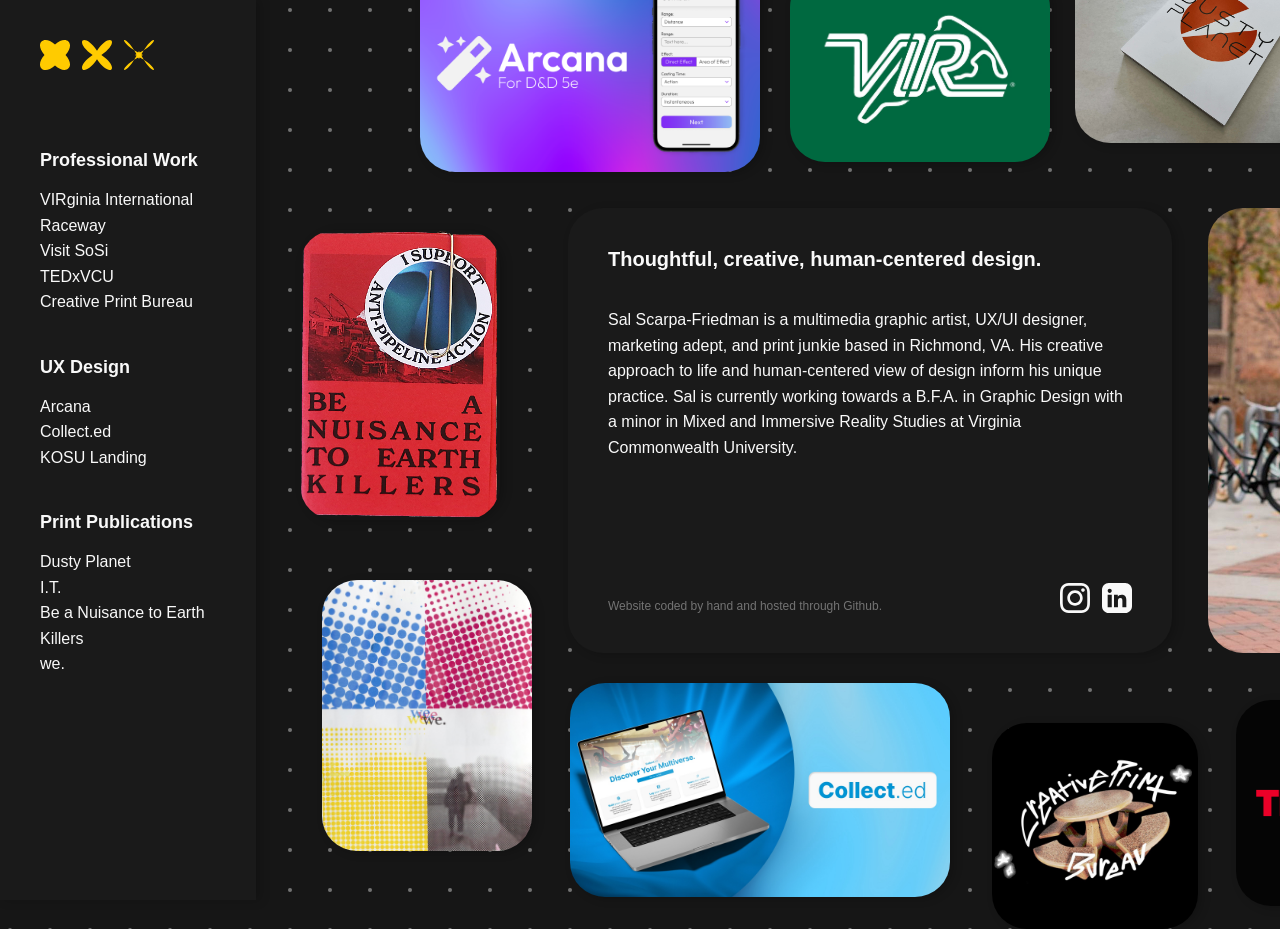
==== index.html @ 8bb27ba4 "fixed broken arcana embeds" ====
<!DOCTYPE html>
<html lang="en">

<head>
    <title>Sal Scarpa-Friedman</title>
    <meta name="viewport" content="width=device-width, initial-scale=1.0">
    <link rel="icon" type="image/x-icon" href="favicon-2.png">
    <link rel="stylesheet" href="main.css">
    <link rel="stylesheet" href="https://use.typekit.net/cts1haa.css">
</head>

<body>
    <div class="desktop-layout">
        <!-- Sidebar -->
        <div class="sidebar no-drag">
            <a href="/">
                <div class="top-box">
                    <img class="icon" src="butterfly.svg">
                    <img class="icon" src="fly.svg">
                    <img class="icon" src="fairy.svg">
                </div>
            </a>
            <nav class="proj-list">
                <h2>Professional Work</h2>
                <p>
                    <span class="hover hover-color" data-target="vir">VIRginia International Raceway<br></span>
                    <span class="hover hover-color" data-target="sosi">Visit SoSi<br></span>
                    <!-- <span class="hover-color" data-target="ea">Eddy Alexander<br></span> -->
                    <span class="hover hover-color" data-target="tedx">TEDxVCU<br></span>
                    <span class="hover hover-color" data-target="cpb">Creative Print Bureau<br></span>
                    <br>
                </p>
                <h2>UX Design</h2>
                <p>
                    <span class="hover hover-color" data-target="arcana">Arcana<br></span>
                    <span class="hover hover-color" data-target="collected">Collect.ed<br></span>
                    <span class="hover hover-color" data-target="kosu">KOSU Landing<br></span>
                    <br>
                </p>
                <h2>Print Publications</h2>
                <p>
                    <span class="hover hover-color" data-target="dp">Dusty Planet<br></span>
                    <span class="hover hover-color" data-target="it">I.T.<br></span>
                    <span class="hover hover-color" data-target="bantek">Be a Nuisance to Earth Killers</br></span>
                    <span class="hover hover-color" data-target="we">we.<br></span>
                </p>
            </nav>
        </div>
        <!-- Bio and Headshot -->
        <div class="container draggable">
            <div class="bio-box">
                <h3 class="title">Thoughtful, creative, human-centered design.</h3>
                <p>Sal Scarpa-Friedman is a multimedia graphic artist, UX/UI designer, marketing adept, and print junkie based in Richmond, VA. His creative approach to life and human-centered view of design inform his unique practice. Sal is currently working towards a B.F.A. in Graphic Design with a minor in Mixed and Immersive Reality Studies at Virginia Commonwealth University. </p>
                <div class="foot-box">
                    <div>
                        <h6>Website coded by hand and hosted through Github.</h6>
                    </div>
                    <div class="icon-box">
                        <a href=https://www.instagram.com/hotelforfrogs/ target="_blank">
                            <img class="icon" src=ig-icon.svg>
                        </a>
                        <a href=https://www.linkedin.com/in/sal-scarpa-friedman-b12094226/ target="_blank">
                            <img class="icon" src=li-icon.svg>
                        </a>
                    </div>
                </div>
            </div>
            <div class="headshot-cont">
                <img id="headshot" src="headshot.png">
                <img class="butterfly" src="butterfly.svg">
            </div>
        </div>
        <!-- Homepage Images -->
        <div class="home-container">
            <img id="arcana-home" class="home-img hover draggable" data-target="arcana" src="images/arcana-home.png">
        </div>
        <div class="home-container">
            <img id="bantek-home" class="home-img hover draggable" data-target="bantek" src="images/bantek-2-1.webp">
        </div>
        <div class="home-container">
            <img id="collected-home" class="home-img hover draggable" data-target="collected" src="images/collected-home.jpg">
        </div>
        <div class="home-container">
            <img id="cpb-home" class="home-img hover draggable" data-target="cpb" src="images/cpb-home.jpg">
        </div>
        <div class="home-container">
            <img id="dp-home" class="home-img hover draggable" data-target="dp" src="images/dp-1-1.jpg">
        </div>
        <div class="home-container">
            <img id="it-home" class="home-img hover draggable" data-target="it" src="images/it-1-1.png">
        </div>
        <div class="home-container">
            <img id="kosu-home" class="home-img hover draggable" data-target="kosu" src="images/kosu-home.jpg">
        </div>
        <div class="home-container">
            <img id="sosi-home" class="home-img hover draggable" data-target="sosi" src="images/sosi-home.jpg">
        </div>
        <div class="home-container">
            <img id="tedx-home" class="home-img hover draggable" data-target="tedx" src="images/tedx-home.png">
        </div>
        <div class="home-container">
            <img id="vir-home" class="home-img hover draggable" data-target="vir" src="images/vir-home.jpg">
        </div>
        <div class="home-container">
            <img id="we-home" class="home-img hover draggable" data-target="we" src="images/we-home.jpg">
        </div>
        <!-- Pages -->
        <div class="page-bg no-drag">
            <img class="x-button" src="fairy.svg">
            <div id="vir">
                <h1>VIRginia International Raceway <span class="no-bold">(2024)</span></h1>
                <br>
                <h2>Events and Retreats Campaign</h2>
                <p><i>UX/UI research and design, visual prototype, and web development of a new Events and Retreats landing page for VIRginia International Raceway (VIR). Marketing strategy, advertisement concepting and design, and campaign rollout in service of advancing VIR's success as an events and retreats destination.</i></p>
                <div class="ux-box">
                    <img class="ux-img" src="images/vir-er-1.jpg">
                </div>
                <a href="https://virnow.com/events-and-retreats/" target="_blank"><button>Visit Site</button></a>
                <div class="img-box" style="height: 600px;">
                    <img src="images/vir-er-2-1.jpg">
                    <img src="images/vir-er-2-2.jpg">
                    <img src="images/vir-er-2-3.jpg">
                </div>
                <div class="spacer"></div>
                <br>
                <h2>Hot Laps Promotional Material</h2>
                <p><i>Visual design, print production, and assembly for VIR's <a class="yellow-text" href="https://enter.amcpros.com/marcom/entry/vir-hot-laps-invitation/" target="_blank">Gold Marcom Award-winning</a> Hot Laps Invitation Campagin.</i></p>
                <div class="carousel-container">
                    <div class="carousel">
                        <img src="images/vir-hl-1.webp">
                        <img src="images/vir-hl-2.webp">
                        <img src="images/vir-hl-3.webp">
                    </div>
                </div>
            </div>
            <div id="sosi">
                <h1>Visit SoSi <span class="no-bold">(2024)</span></h1>
                <p><i>Advertising/social media design concepting and market research for Visit SoSi's 2024 tourism marketing refresh, evolving both print and digital mediums.</i></p>
                <br>
                <h2>First Concept</h2>
                <div class="carousel-container">
                    <div class="carousel">
                        <img src="images/sosi2-1.jpg">
                        <img src="images/sosi2-2.jpg">
                        <img src="images/sosi2-3.jpg">
                        <img src="images/sosi2-4.jpg">
                    </div>
                </div>
                <div class="spacer"></div>
                <h2>Second Concept</h2>
                <div class="carousel-container">
                    <div class="carousel">
                        <img src="images/sosi1-1.jpg">
                        <img src="images/sosi1-2.jpg">
                        <img src="images/sosi1-3.jpg">
                        <img src="images/sosi1-4.jpg">
                        <img src="images/sosi1-5.jpg">
                    </div>
                </div>
                <div class="spacer"></div>
                <h2>Final Placements</h2>
                <div class="carousel-container">
                    <div class="carousel">
                        <img src="images/sosi3-1.webp">
                        <img src="images/sosi3-2.jpg">
                        <img src="images/sosi3-3.jpg">
                        <img src="images/sosi3-4.jpg">
                        <img src="images/sosi3-5.jpg">
                    </div>
                </div>
            </div>
            <!-- <div id="ea">
                <h1>Eddy Alexander</h1>
            </div> -->
            <div id="tedx">
                <h1>TEDxVCU <span class="no-bold">(2023-24)</span></h1>
                <br>
                <h2>TEDxVCU Ripple</h2>
                <p><i>Creative direction, brand and marketing strategy, social media management, print and digital design, web development, and copywriting for TEDxVCU's 2024 live speaking event, "Ripple." </i></p>
                <br>
                <h2>Program</h2>
                <div class="carousel-container">
                    <div class="carousel">
                        <img src="images/ripple-1-0.jpg">
                        <img src="images/ripple-1-1.jpg">
                        <img src="images/ripple-1-2.jpg">
                        <img src="images/ripple-1-3.jpg">
                        <img src="images/ripple-1-4.jpg">
                        <img src="images/ripple-1-5.jpg">
                    </div>
                </div>
                <div class="spacer"></div>
                <h2>Marketing Design</h2>
                <div class="carousel-container">
                    <div class="carousel">
                        <img src="images/ripple-2-1.png">
                        <img src="images/ripple-2-2.png">
                        <img src="images/ripple-2-3.png">
                        <img src="images/ripple-2-4.png">
                        <img src="images/ripple-2-5.png">
                        <img src="images/ripple-2-6.png">
                        <img src="images/ripple-2-7.png">
                    </div>
                </div>
                <div class="spacer"></div>
                <h2>Brand Guide</h2>
                <div class="carousel-container">
                    <div class="carousel">
                        <img src="images/ripple-3-1.png">
                        <img src="images/ripple-3-2.png">
                        <img src="images/ripple-3-3.png">
                        <img src="images/ripple-3-4.png">
                        <img src="images/ripple-3-5.png">
                        <img src="images/ripple-3-6.png">
                    </div>
                </div>
                <div class="spacer"></div>
                <h2>Other Marketing Work</h2>
                <p><i>Led TEDxVCU's marketing team across many marketing projects, directing event promotion, social media activity, and web management. </i></p>
                <div class="carousel-container">
                    <div class="carousel">
                        <img src="images/tedx-0.png">
                        <img src="images/tedx-1.png">
                        <img src="images/tedx-2.png">
                        <img src="images/tedx-3.png">
                        <img src="images/tedx-4.png">
                        <img src="images/tedx-5.png">
                        <img src="images/tedx-6.png">
                        <img src="images/tedx-7.png">
                    </div>
                </div>
            </div>
            <div id="cpb">
                <h1>Creative Print Bureau <span class="no-bold">(2022-24)</span></h1>
                <p><i>Print production and consultation, visual design, social media, and brand development for Virginia Commonwealth University's creative workspace/print studio.</i></p>
                <div class="spacer"></div>
                <h2>Signage and Physical Media</h2>
                <div class="carousel-container">
                    <div class="carousel">
                        <img src="images/cpb-1-1.jpg">
                        <img src="images/cpb-1-2.jpg">
                        <img src="images/cpb-1-3.jpg">
                        <img src="images/cpb-1-4.jpg">
                        <img src="images/cpb-1-5.jpg">
                    </div>
                </div>
                <div class="spacer"></div>
                <h2>Social Media</h2>
                <div class="carousel-container">
                    <div class="carousel">
                        <img src="images/cpb-2-1.png">
                        <img src="images/cpb-2-2.jpg">
                        <img src="images/cpb-2-3.jpg">
                        <img src="images/cpb-2-4.png">
                        <img src="images/cpb-2-5.jpg">
                    </div>
                </div>
            </div>
            <div id="arcana">
                <h1>Arcana <span class="no-bold">(2023)</span></h1>
                <p><i>UI/UX pitch concept for a mobile app centered around the spellcasting and spellbook mechanics for Dungeons and Dragons 5th Edition.</i></p>
                <br>
                <h2>Case Study <span class="no-bold">(scroll)</span></h2>
                <div class="ux-box" style="height: 80vh;">
                    <img class="ux-img" src="images/arcana-1.jpg">
                </div>
                <div class="spacer"></div>
                <h2>Active Prototype</h2>
                <iframe style="display: block; margin: 0 auto; border: 1px solid rgba(0, 0, 0, 0.1);" width="400" height="700" src="https://www.figma.com/proto/6Y0dY1dnMyj8fYpNT8PBlm/Arcana-for-D-D5e?page-id=532%3A991&node-id=532-1016&viewport=487%2C296%2C0.15&t=2yD1w0LQkVRLtAPq-1&scaling=scale-down&content-scaling=scale-down&starting-point-node-id=532%3A1376&embed-host=share" allowfullscreen></iframe>
            </div>
            <div id="collected">
                <h1>Collect.ed <span class="no-bold">(2024)</span></h1>
                <p><i>UI/UX pitch concept for a web app dedicated to helping film and TV collectors track and expand their collections.</i></p>
                <br>
                <h2>Case Study <span class="no-bold">(scroll)</span></h2>
                <div class="ux-box" style="height: 75vh;">
                    <img class="ux-img" src="images/collected-1.jpg">
                </div>
                <div class="spacer"></div>
                <h2>Active Prototype</h2>
                <a href="https://www.figma.com/proto/XJFOPWzzbaynaE8XuNFaPN/Blu-ray.com-UX2-Final?page-id=1%3A4&node-id=350-1523&viewport=1175%2C556%2C0.18&t=V3rUUe7OkNmn4ELj-1&scaling=min-zoom&content-scaling=fixed" target="_blank"><button>View Active Prototype</button></a>
                <!-- <iframe style="display: none; margin: 0 auto; border: 1px solid rgba(0, 0, 0, 0.1);" width="400" height="700" src="https://embed.figma.com/proto/6Y0dY1dnMyj8fYpNT8PBlm/Arcana-for-D-D5e?content-scaling=fixed&kind=proto&node-id=148-18&page-id=0%3A1&scaling=scale-down&starting-point-node-id=206%3A233&embed-host=share" allowfullscreen></iframe>
                <iframe style="border: 1px solid rgba(0, 0, 0, 0.1);" width="1200" height="700" src="https://embed.figma.com/proto/XJFOPWzzbaynaE8XuNFaPN/Blu-ray.com-UX2-Final?page-id=1%3A4&node-id=350-1523&device-frame=false&scaling=fit-width&content-scaling=responsive&embed-host=share" allowfullscreen></iframe> -->
            </div>
            <div id="kosu">
                <h1>KOSU Landing <span class="no-bold">(2024)</span></h1>
                <p><i>Reimagination of the NPR-affiliated radio station KOSU's landing webpage, with the goal of enhancing usability and showcasing the organization's various capabilities.</i></p>
                <div class="ux-box">
                    <img class="ux-img" src="images/kosu.jpg">
                </div>
            </div>
            <div id="dp">
                <h1>Dusty Planet <span class="no-bold">(2023)</span></h1>
                <p><i>A 250-page artbook centered around a speculative future in which global warming has progressed to a near unlivable state, and Earth's wealthy class has begun to flee to Mars in order to create a new society. The book is built upon iteration and repeated ideas, and highlights the role of visual marketing in propganda and mass manipulation. </i></p>
                <div class="spacer"></div>
                <h2>Covers and Highlighted Pages</h2>
                <div class="carousel-container">
                    <div class="carousel">
                        <img src="images/dp-1-1.jpg">
                        <img src="images/dp-1-2.jpg">
                        <img src="images/dp-1-3.jpg">
                        <img src="images/dp-1-4.jpg">
                        <img src="images/dp-1-5.jpg">
                        <img src="images/dp-1-6.jpg">
                        <img src="images/dp-1-7.jpg">
                        <img src="images/dp-1-8.jpg">
                    </div>
                </div>
                <div class="spacer"></div>
                <h2>Digital Version</h2>
                <object data="images/dp-2.pdf#view=Fit" type="application/pdf" style="aspect-ratio: 17 / 11; width: 100%;"></object>
                <div class="spacer"></div>
                <h2>Flip-Through</h2>
                <iframe src="https://player.vimeo.com/video/1097192590?loop=1&muted=1&title=0&portrait=0&byline=0" style="display: block; aspect-ratio: 16 / 9; width: 50%; margin: auto;" title="Dusty Planet Flip-Through" frameborder="0"></iframe>
            </div>
            <div id="it">
                <h1>I.T. <span class="no-bold">(2024)</span></h1>
                <p><i>A hand-bound physical compilation of academic essays and papers centering around the themes of artificial intelligence in film. The book aims to explore artists' many evolving viewpoints surrounding artificial intelligence throughout film's history. Created in collaboration with Zach Montgomery, Lareina Alred, and Kyra Baron. </i></p>
                <div class="carousel-container">
                    <div class="carousel">
                        <img src="images/it-1-1.png">
                        <img src="images/it-1-2.png">
                        <img src="images/it-1-3.JPG">
                        <img src="images/it-1-4.JPG">
                        <img src="images/it-1-5.JPG">
                    </div>
                </div>
                <div class="spacer"></div>
                <h2>Scanned Book</h2>
                <object data="images/it-2.pdf#view=Fit" type="application/pdf" style="aspect-ratio: 17 / 11; width: 100%;"></object>
            </div>
            <div id="bantek">
                <h1>Be a Nuisance to Earth Killers <span class="no-bold">(2024)</span></h1>
                <p><i>An 8-page call-to-action zine designed to spread awareness of the resistance movement against the Mountain Valley Pipeline in Virginia and West Virginia. Recontextualizes the 2023 paper "Civil Disobedience as a Radical Flank in the Mountain Valley Pipeline Resistance Movement" written by Cameron Baller.</i></p>
                <div class="carousel-container">
                    <div class="carousel">
                        <!-- <img src="images/bantek-2-1.webp"> -->
                        <img src="images/bantek-2-2.webp">
                        <img src="images/bantek-2-3.webp">
                        <img src="images/bantek-2-4.webp">
                        <img src="images/bantek-2-5.webp">
                        <img src="images/bantek-2-6.webp">
                    </div>
                </div>
                <div class="spacer"></div>
                <h2>In Circulation</h2>
                <p><i>The circulation of this zine was meant to reach a diverse audience of individuals who are unaware of the movement and have an interest in learning. Thus, many copies of the zine were printed, paired with a visually appealing sticker, and dispersed at various stores and art shows to be given away at no cost.</i></p>
                <div class="carousel-container">
                    <div class="carousel">
                        <img src="images/bantek-1-1.jpg">
                        <img src="images/bantek-1-2.jpg">
                        <img src="images/bantek-1-3.jpg">
                        <img src="images/bantek-1-4.jpg">
                        <img src="images/bantek-1-5.jpg">
                    </div>
                </div>
            </div>
            <div id="we">
                <h1>we. <span class="no-bold">(2022)</span></h1>
                <p><i>A handmade perfect-bound publication exploring feelings of homesickness through imagery and poetry. As you flip through the transparent pages, the images deconstruct and text is revealed.</i></p>
                <div class="img-box" >
                    <img src="images/we-1.jpg">
                    <img src="images/we-2.jpg">
                    <img src="images/we-3.jpg">
                    <img src="images/we-4.jpg">
                    <img src="images/we-5.jpg">
                </div>
                <div class="img-box">
                    <img src="images/we-6.jpg">
                    <img src="images/we-7.jpg">
                    <img src="images/we-8.jpg">
                    <img src="images/we-9.jpg">
                    <img src="images/we-10.jpg">
                </div>
                <div class="img-box">
                    <img src="images/we-11.jpg">
                    <img src="images/we-12.jpg">
                    <img src="images/we-13.jpg">
                    <img src="images/we-14.jpg">
                    <img src="images/we-15.jpg">
                </div>
                <div class="img-box">
                    <img src="images/we-16.jpg">
                    <img src="images/we-17.jpg">
                    <img src="images/we-18.jpg">
                    <img src="images/we-19.jpg">
                    <img src="images/we-20.jpg">
                </div>
            </div>
        </div>
    </div> 
    <div class="mobile-layout no-drag">
        <div id="mobile-contents">
            <div id="mobile-header">
                <a href="/">
                        <div class="top-box">
                            <img class="icon" src="butterfly.svg">
                            <img class="icon" src="fly.svg">
                            <img class="icon" src="fairy.svg">
                        </div>
                </a>
            </div>
            <h1>Sal Scarpa-Friedman</h1>
            <nav class="proj-list">
                <h2>Professional Work</h2>
                <p>
                    <a href="virginia-international-raceway.html">VIRginia International Raceway<br></a>
                    <a href="visit-sosi.html">Visit SoSi<br></a>
                    <!-- <span class="hover-color" data-target="ea">Eddy Alexander<br></span> -->
                    <a href="tedxvcu.html">TEDxVCU<br></a>
                    <a href="creative-print-bureau.html">Creative Print Bureau<br></a>
                    <br>
                </p>
                <h2>UX Design</h2>
                <p>
                    <a href="arcana.html">Arcana<br></a>
                    <a href="collected.html">Collect.ed<br></a>
                    <a href="kosu.html">KOSU Landing<br></a>
                    <br>
                </p>
                <h2>Print Publications</h2>
                <p>
                    <a href="dusty-planet.html">Dusty Planet<br></a>
                    <a href="it.html">I.T.<br></a>
                    <a href="bantek.html">Be a Nuisance to Earth Killers</br></a>
                    <a href="we.html">we.<br></a>
                    <br>
                </p>
                <p style="text-align: right;"><a href="about.html">About</a></p>
            </nav>
        </div>
    </div>
    <script src="main.js" defer></script>
</body>

</html>
---- main.css ----
* {
    box-sizing: border-box;
}

.mobile-layout { display: none; }

.desktop-layout { display: block; }

body {
  margin: 0;
  height: 100vh;
  background-color: #161616;
  overflow-x: hidden;
  
  /* sets repeating svg background */
  background-image: url("data:image/svg+xml;charset=UTF-8,%3Csvg xmlns='http://www.w3.org/2000/svg' width='20' height='20'%3E%3Ccircle cx='5' cy='5' r='1' fill='white' fill-opacity='0.4'/%3E%3C/svg%3E");
  background-size: 40px 40px;
  background-repeat: repeat;
  cursor: grab;
}

body.no-scroll {
  overflow-y: hidden;
  height: 100%;
}

body:active {
  cursor: grabbing;
}

img {
    max-width: 100%;
    cursor: default;
    max-height: 100%;
}

p {
  font-family: code-saver, sans-serif;
  font-style: normal;
  font-weight: 400;
  color: #F9F9F9;
  font-size: 16px;
  line-height:1.6;
}

h1 {
  font-family: code-saver, sans-serif;
  font-style: normal;
  font-weight: 700;
  font-size: 30px;
  color: #F9F9F9;
  margin-top: 0;
}

h3 {
  font-family: code-saver, sans-serif;
  font-style: normal;
  font-weight: 700;
  font-size: 20px;
  color: #F9F9F9;
  margin-top: 0;
}

h2 {
  font-family: code-saver, sans-serif;
  font-style: normal;
  font-weight: 700;
  font-size: 18px;
  color: #F9F9F9;
  margin-top: 0;
}

h6 {
  font-family: code-saver, sans-serif;
  font-style: normal;
  font-weight: 400;
  font-size: 12px;
  color: #737373;
  margin: 0;
}

a {
  margin: 0;
  padding: 0;
  text-decoration: none;
  color: #F9F9F9;
}

button {
  display: block;
  background-color: #F9F9F9;
  border: none;
  border-radius: 10px;
  color: #161616;
  padding: 14px 36px;
  text-align: center;
  text-decoration: none;
  font-size: 16px;
  margin: 20px auto;
  cursor: pointer;
}

.no-bold {
  font-weight: 400;
}

.yellow-text {
  color: #FFCB00;
}

.sidebar {
  position: fixed;
  display: flex;
  flex-direction: column;
  left: 0;
  top: 0;
  width: 20%;
  /* min-width: 320px; */
  height: 100vh;
  padding: 40px;
  background-color: #1a1a1a;
  box-shadow: 4px 0 10px rgba(0, 0, 0, 0.2);
  cursor: default;
  z-index: 100;
}
/* 
.display-none {
  display: none;
} */

.top-box {
  display: flex;
  flex-direction: row;
  gap: 12px;
}

.proj-list {
  margin: 0;
  margin-top: 80px;
}

.hover-color:hover {
  color: #FFCB00;
  cursor: pointer;
}

/* takes up 6 BOXES / 7 DOTS */
.six-box { 
  position: absolute;

  /* 40 * number of boxes, and then tweak */
  width: 244px;
  height: 244px;
}

.container {
  display: flex;
  flex-direction: row;
  gap: 36px;
  position: absolute;
  top: 208px;
  left: 568px;
  height: 445px;
}

.bio-box {
  position: relative;
  display: flex;
  flex-direction: column;
  background-color: #1a1a1a;
  width: 604px;
  box-shadow: 4px 2px 10px rgba(0, 0, 0, 0.2);
  padding: 40px;
  cursor: default;
  border-radius: 35px;
  height: 100%;
}

title {
  width: calc(100% - 80px);
}

.foot-box {
  display: flex;
  width: calc(100% - 80px);
  align-self: flex-end;
  flex-direction: row;
  justify-content: space-between;
  position: absolute;
  bottom: 40px;
  left: 40px;
  right: 40px;
  align-items: flex-end;
}

.icon-box {
  display: flex;
  gap: 12px;
  height: 30px;
}

.icon {
  width: 30px;
  height: 30px;
  border-radius: 0px;
  cursor: pointer;
}

.headshot-cont {
  display: flex;
  position: relative;
  width: 367.317px;
}

#headshot {
  border-radius: 35px;
}

.home-img {
  position: absolute;
  border-radius: 35px;
  box-shadow: 4px 2px 10px rgba(0, 0, 0, 0.2);
  cursor: pointer;
  transition: transform 0.2s ease-out;
}

.home-img:hover {
  transform: scale(1.1);
}

.black-bg {
  background-color: black;
  opacity: 100%;
  width: 100%;
  height: 100%;
}

.butterfly {
  position: absolute;
  bottom: -100px;
  right: -100px;
  width: 200px;
  animation: spin 6s linear infinite;
}

@keyframes spin {
  from {rotate: 0;}
  to {rotate: 360deg;}
}

.page-bg {
  position: relative;
  display: flex;
  flex-direction: column;
  top: 0;
  right: 0;
  min-height: 100vh;
  opacity: 0;
  background-color:#161616;
  width: 80%;
  /* height: 100%; */
  z-index: 10;
  padding: 60px;
  pointer-events: none;
  transition: opacity 0.3s ease;
  margin-left: 20%;
}

.page-bg.visible {
  opacity: 1;
  cursor: default;
  pointer-events: auto;
}

.spacer {
  position: relative;
  width: 100%;
  height: 40px;
}

.side-gradients {
  background: linear-gradient(to right, blue, pink);
  z-index: 40;
}

.carousel-container {
  position: relative;
  width: 100%;
  margin-top: 10px;
  /* overflow: scroll; */
}

.carousel {
  display: flex;
  flex-direction: row;
  height: 450px;
  gap: 20px;
  overflow: scroll;
  scroll-behavior: smooth;
  z-index: 20;
}

.carousel::before,
.carousel::after {
  content: "";
  position: absolute;
  top: 0;
  width: 40px; 
  height: 100%;
  z-index: 30; 
  pointer-events: none; 
}

.carousel::before {
  left: 0;
  background: linear-gradient(to right, rgba(22, 22, 22, 0.8), transparent);
}

.carousel::after {
  right: 0;
  background: linear-gradient(to left, rgba(22, 22, 22, 0.8), transparent);
}

.img-box {
  position: relative;
  display: flex;
  flex-direction: row;
  justify-content: space-between;
  align-items: center;
  width: 100%;
  margin-top: 10px;
  height: fit-content;
  /* gap: 80px; */
}

.img-box img {
  max-width: 100%;
  width: 20%;
  height: auto;
  object-fit: contain;
}

.ux-box {
  position: relative;
  width: 90%;
  height: 70vh;
  margin: auto;
  margin-top: 20px;
  overflow: scroll;
  scroll-behavior: smooth;
}

.ux-img {
  max-height: none;
}

.x-button {
  display: none;
  position: absolute;
  top: 60px;
  right: 60px;
  width: 30px;
  border-radius: 0px;
  color: #F9F9F9;
  cursor: pointer;
  z-index: 20;
}

.x-button.visible {
  display: flex;
}

#sosi {
  display: none;
  pointer-events: none;
}

#sosi.visible {
  display: block;
  pointer-events: auto;
}

#sosi-home {
  width: 170px;
  left: 1370px;
  top: -73px;
}

#vir {
  display: none;
  pointer-events: none;
}

#vir.visible {
  display: block;
  pointer-events: auto;
}

#vir-home {
  width: 260px;
  left: 790px;
  top:-28px;
}

#ea {
  display: none;
  pointer-events: none;
}

#ea.visible {
  display: block;
  pointer-events: auto;
}

#tedx {
  display: none;
  pointer-events: none;
}

#tedx.visible {
  display: block;
  pointer-events: auto;
}

#tedx-home {
  width: 206px;
  left: 1236px;
  top: 700px;
}

#cpb {
  display: none;
  pointer-events: none;
}

#cpb.visible {
  display: block;
  pointer-events: auto;
}

#cpb-home {
  width: 206px;
  left: 992px;
  top: 723px;
}

#collected {
  display: none;
  pointer-events: none;
}

#collected.visible {
  display: block;
  pointer-events: auto;
}

#collected-home {
  width: 380px;
  left: 570px;
  top: 683px;
}

#arcana {
  display: none;
  pointer-events: none;
}

#arcana.visible {
  display: block;
  pointer-events: auto;
}

#arcana-home {
  width: 340px;
  left: 420px;
  top: -48px;
}

#kosu {
  display: none;
  pointer-events: none;
}

#kosu.visible {
  display: block;
  pointer-events: auto;
}

#kosu-home {
  width: 270px;
  left: 1590px;
  top: -38px;
}

#dp {
  display: none;
  pointer-events: none;
}

#dp.visible {
  display: block;
  pointer-events: auto;
}

#dp-home {
  width: 270px;
  left: 1075px;
  top: -60px;
}

#it {
  display: none;
  pointer-events: none;
}

#it.visible {
  display: block;
  pointer-events: auto;
}

#it-home {
  width: 220px;
  left: 1606px;
  top: 180px;
}

#bantek {
  display: none;
  pointer-events: none;
}

#bantek.visible {
  display: block;
  pointer-events: auto;
}

#bantek-home {
  width: 200px;
  left:300px;
  top:230px;
}

#we {
  display: none;
  pointer-events: none;
}

#we.visible {
  display: block;
  pointer-events: auto;
}

#we-home {
  width: 210px;
  left: 322px;
  top: 580px;
}

.desktop-block {
  cursor: default;
  z-index: 100;
  position: absolute;
  display: flex;
  width: 100vw;
  height: 100vh;
  background-color:#161616;
}

.block-logo {
  position: relative;
  display: block;
  margin: auto;
  width: fit-content;
  height: fit-content;
}

#test {
  color: red;
}

/* Mobile Styles */
@media (max-width: 768px) {
  .mobile-layout { display: block; }

  .desktop-layout { display: none; }

  body {
    background-image: none;
    cursor: default;
  }

  #mobile-header {
    padding: 20px;
    margin-left: auto;
    margin-right: auto;
    margin-bottom: 10px;
    /* left: 50%; /* relative to nearest positioned ancestor or body element */
    /* transform: translateX(-50%); */
  }

  #mobile-contents {
    position: relative;
    display: flex;
    flex-direction: column;
    column-gap: 20px;
    margin: 20px 40px;
  }

  .proj-list {
    margin: 0;
    margin-top: 20px;
  }

  .page-bg {
    opacity: 1;
    cursor: default;
    pointer-events: auto;
    margin: auto;
    padding: 0;
    padding-top: 0px;
    width: 100%;
  }  

  .carousel {
    height: 170px;
  }

  .ux-box {
    height: 30vh;
    width: 100%;
  }
}
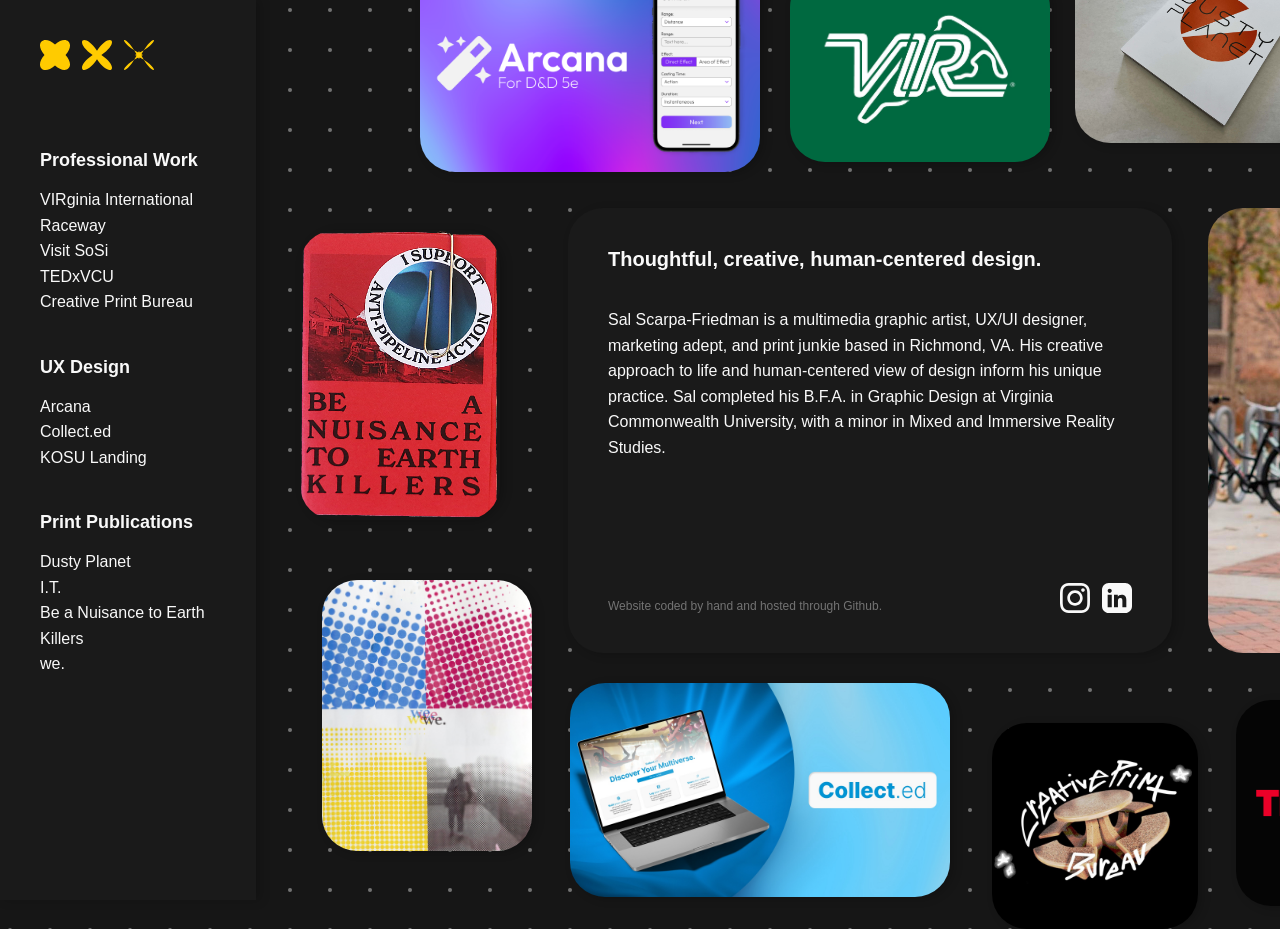
==== commit a935363a: "update bio" ====
--- a/index.html
+++ b/index.html
@@ -6,7 +6,7 @@
     <meta name="viewport" content="width=device-width, initial-scale=1.0">
     <link rel="icon" type="image/x-icon" href="favicon-2.png">
     <link rel="stylesheet" href="main.css">
-    <link rel="stylesheet" href="https://use.typekit.net/cts1haa.css">
+    <link rel="stylesheet" href="https://use.typekit.net/pzl1icw.css">
 </head>
 
 <body>
@@ -50,7 +50,7 @@
         <div class="container draggable">
             <div class="bio-box">
                 <h3 class="title">Thoughtful, creative, human-centered design.</h3>
-                <p>Sal Scarpa-Friedman is a multimedia graphic artist, UX/UI designer, marketing adept, and print junkie based in Richmond, VA. His creative approach to life and human-centered view of design inform his unique practice. Sal is currently working towards a B.F.A. in Graphic Design with a minor in Mixed and Immersive Reality Studies at Virginia Commonwealth University. </p>
+                <p>Sal Scarpa-Friedman is a multimedia graphic artist, UX/UI designer, marketing adept, and print junkie based in Richmond, VA. His creative approach to life and human-centered view of design inform his unique practice. Sal completed his B.F.A. in Graphic Design at Virginia Commonwealth University, with a minor in Mixed and Immersive Reality Studies. </p>
                 <div class="foot-box">
                     <div>
                         <h6>Website coded by hand and hosted through Github.</h6>
@@ -278,9 +278,10 @@
                 </div>
                 <div class="spacer"></div>
                 <h2>Active Prototype</h2>
-                <a href="https://www.figma.com/proto/XJFOPWzzbaynaE8XuNFaPN/Blu-ray.com-UX2-Final?page-id=1%3A4&node-id=350-1523&viewport=1175%2C556%2C0.18&t=V3rUUe7OkNmn4ELj-1&scaling=min-zoom&content-scaling=fixed" target="_blank"><button>View Active Prototype</button></a>
+                <a href="https://embed.figma.com/proto/XJFOPWzzbaynaE8XuNFaPN/Blu-ray.com-UX2-Final?page-id=1%3A4&node-id=350-1523&viewport=1175%2C556%2C0.18&content-scaling=fit-width&embed-host=share" target="_blank"><button>View Active Prototype</button></a>
                 <!-- <iframe style="display: none; margin: 0 auto; border: 1px solid rgba(0, 0, 0, 0.1);" width="400" height="700" src="https://embed.figma.com/proto/6Y0dY1dnMyj8fYpNT8PBlm/Arcana-for-D-D5e?content-scaling=fixed&kind=proto&node-id=148-18&page-id=0%3A1&scaling=scale-down&starting-point-node-id=206%3A233&embed-host=share" allowfullscreen></iframe>
                 <iframe style="border: 1px solid rgba(0, 0, 0, 0.1);" width="1200" height="700" src="https://embed.figma.com/proto/XJFOPWzzbaynaE8XuNFaPN/Blu-ray.com-UX2-Final?page-id=1%3A4&node-id=350-1523&device-frame=false&scaling=fit-width&content-scaling=responsive&embed-host=share" allowfullscreen></iframe> -->
+                <iframe style="border: 1px solid rgba(0, 0, 0, 0.1);" width="800" height="450" src="https://embed.figma.com/proto/XJFOPWzzbaynaE8XuNFaPN/Blu-ray.com-UX2-Final?page-id=1%3A4&node-id=350-1523&viewport=1175%2C556%2C0.18&scaling=min-zoom&content-scaling=fit-width&embed-host=share" allowfullscreen></iframe>
             </div>
             <div id="kosu">
                 <h1>KOSU Landing <span class="no-bold">(2024)</span></h1>
--- a/main.css
+++ b/main.css
@@ -35,7 +35,7 @@
 }
 
 p {
-  font-family: code-saver, sans-serif;
+  font-family: Helvetica, sans-serif;
   font-style: normal;
   font-weight: 400;
   color: #F9F9F9;
@@ -62,7 +62,7 @@
 }
 
 h2 {
-  font-family: code-saver, sans-serif;
+  font-family: Helvetica, sans-serif;
   font-style: normal;
   font-weight: 700;
   font-size: 18px;
@@ -71,7 +71,7 @@
 }
 
 h6 {
-  font-family: code-saver, sans-serif;
+  font-family: Helvetica, sans-serif;
   font-style: normal;
   font-weight: 400;
   font-size: 12px;
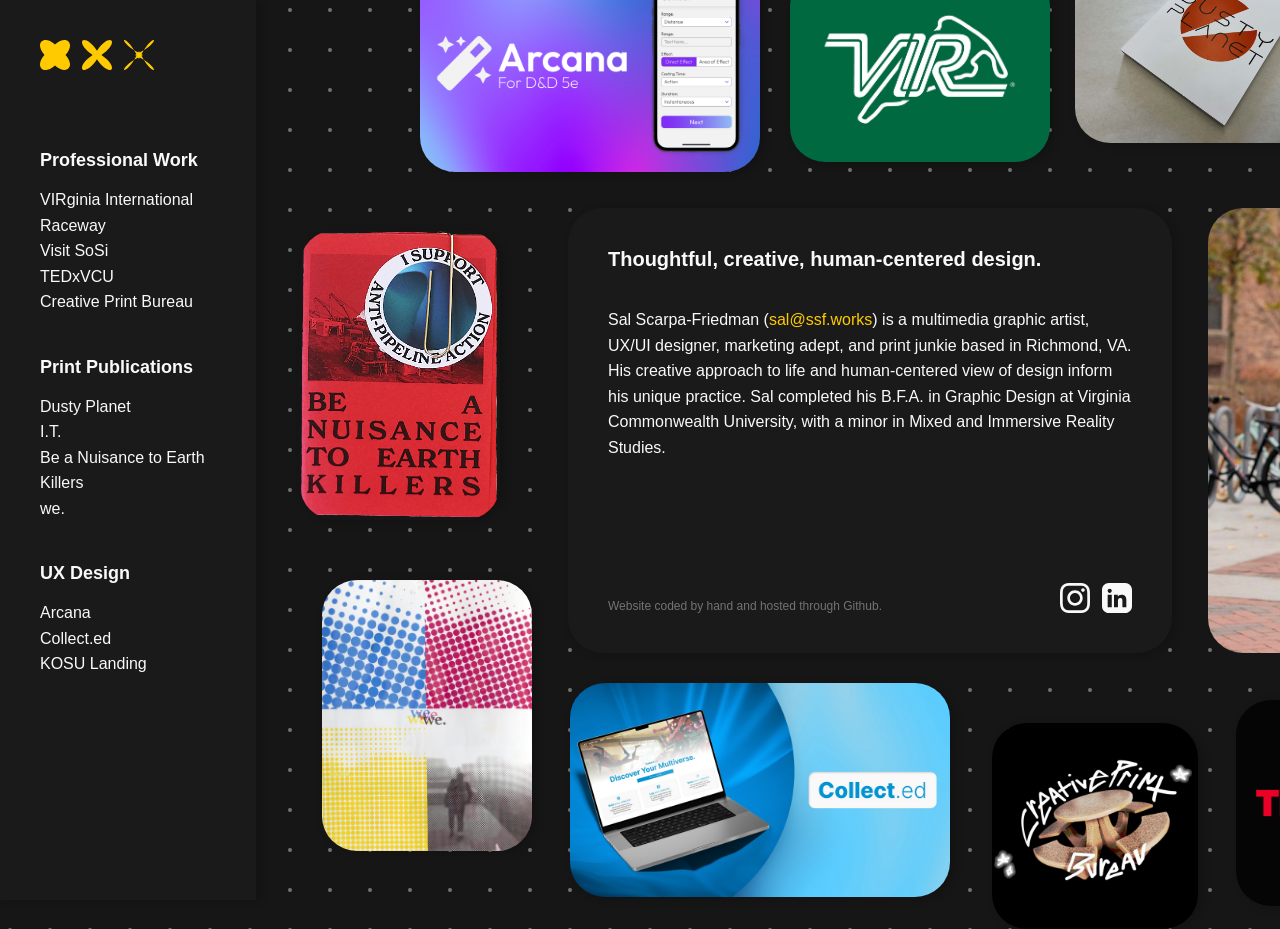
==== commit e5bb0ecb: "added email and adjusted sidebar desktop and mobile" ====
--- a/index.html
+++ b/index.html
@@ -30,27 +30,30 @@
                     <span class="hover hover-color" data-target="cpb">Creative Print Bureau<br></span>
                     <br>
                 </p>
-                <h2>UX Design</h2>
-                <p>
-                    <span class="hover hover-color" data-target="arcana">Arcana<br></span>
-                    <span class="hover hover-color" data-target="collected">Collect.ed<br></span>
-                    <span class="hover hover-color" data-target="kosu">KOSU Landing<br></span>
-                    <br>
-                </p>
                 <h2>Print Publications</h2>
                 <p>
                     <span class="hover hover-color" data-target="dp">Dusty Planet<br></span>
                     <span class="hover hover-color" data-target="it">I.T.<br></span>
                     <span class="hover hover-color" data-target="bantek">Be a Nuisance to Earth Killers</br></span>
                     <span class="hover hover-color" data-target="we">we.<br></span>
-                </p>
+                    <br>
+                </p>
+                <h2>UX Design</h2>
+                <p>
+                    <span class="hover hover-color" data-target="arcana">Arcana<br></span>
+                    <span class="hover hover-color" data-target="collected">Collect.ed<br></span>
+                    <span class="hover hover-color" data-target="kosu">KOSU Landing<br></span>
+                    <br>
+                </p>
+                <!-- <p style="text-align: right;">Contact:<br>sal@ssf.works</p> -->
             </nav>
         </div>
         <!-- Bio and Headshot -->
         <div class="container draggable">
             <div class="bio-box">
                 <h3 class="title">Thoughtful, creative, human-centered design.</h3>
-                <p>Sal Scarpa-Friedman is a multimedia graphic artist, UX/UI designer, marketing adept, and print junkie based in Richmond, VA. His creative approach to life and human-centered view of design inform his unique practice. Sal completed his B.F.A. in Graphic Design at Virginia Commonwealth University, with a minor in Mixed and Immersive Reality Studies. </p>
+                <p>Sal Scarpa-Friedman (<a href="mailto:sal@ssf.works"><span style="color: #FFCB00;">sal@ssf.works</span></a>) is a multimedia graphic artist, UX/UI designer, marketing adept, and print junkie based in Richmond, VA. His creative approach to life and human-centered view of design inform his unique practice. Sal completed his B.F.A. in Graphic Design at Virginia Commonwealth University, with a minor in Mixed and Immersive Reality Studies.
+                </p>
                 <div class="foot-box">
                     <div>
                         <h6>Website coded by hand and hosted through Github.</h6>
@@ -412,19 +415,19 @@
                     <a href="creative-print-bureau.html">Creative Print Bureau<br></a>
                     <br>
                 </p>
-                <h2>UX Design</h2>
-                <p>
-                    <a href="arcana.html">Arcana<br></a>
-                    <a href="collected.html">Collect.ed<br></a>
-                    <a href="kosu.html">KOSU Landing<br></a>
-                    <br>
-                </p>
                 <h2>Print Publications</h2>
                 <p>
                     <a href="dusty-planet.html">Dusty Planet<br></a>
                     <a href="it.html">I.T.<br></a>
                     <a href="bantek.html">Be a Nuisance to Earth Killers</br></a>
                     <a href="we.html">we.<br></a>
+                    <br>
+                </p>
+                <h2>UX Design</h2>
+                <p>
+                    <a href="arcana.html">Arcana<br></a>
+                    <a href="collected.html">Collect.ed<br></a>
+                    <a href="kosu.html">KOSU Landing<br></a>
                     <br>
                 </p>
                 <p style="text-align: right;"><a href="about.html">About</a></p>
--- a/main.css
+++ b/main.css
@@ -52,6 +52,10 @@
   margin-top: 0;
 }
 
+.code-saver-override {
+  font-family: code-saver, sans-serif !important;
+}
+
 h3 {
   font-family: code-saver, sans-serif;
   font-style: normal;
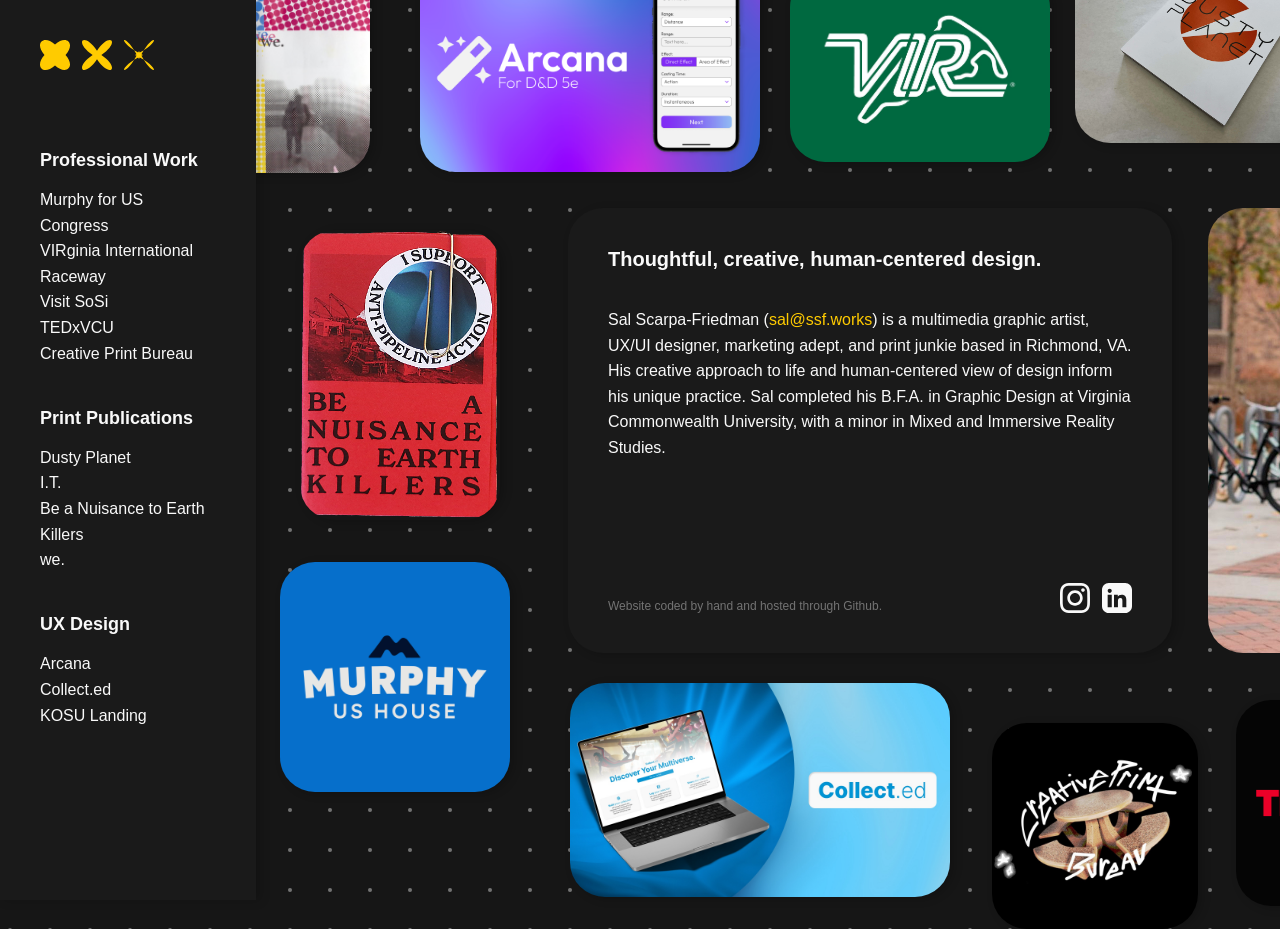
==== commit b9da8c8f: "added murphy section created page for murphy works, added page to both desktop and mobile layouts" ====
--- a/index.html
+++ b/index.html
@@ -23,6 +23,7 @@
             <nav class="proj-list">
                 <h2>Professional Work</h2>
                 <p>
+                    <span class="hover hover-color" data-target="murphy">Murphy for US Congress<br></span>
                     <span class="hover hover-color" data-target="vir">VIRginia International Raceway<br></span>
                     <span class="hover hover-color" data-target="sosi">Visit SoSi<br></span>
                     <!-- <span class="hover-color" data-target="ea">Eddy Alexander<br></span> -->
@@ -107,6 +108,9 @@
         <div class="home-container">
             <img id="we-home" class="home-img hover draggable" data-target="we" src="images/we-home.jpg">
         </div>
+        <div class="home-container">
+            <img id="murphy-home" class="home-img hover draggable" data-target="murphy" src="images/murphy-home.jpg">
+        </div>
         <!-- Pages -->
         <div class="page-bg no-drag">
             <img class="x-button" src="fairy.svg">
@@ -135,6 +139,104 @@
                         <img src="images/vir-hl-3.webp">
                     </div>
                 </div>
+            </div>
+            <div id="murphy">
+                <h1>Murphy for US Congress <span class="no-bold">(2026)</span></h1>
+                <p><i>Social media template design and branding for Adam Murphy's 2026 congressional campaign. Templates were designed to reflect the major issues that the campaign would address.</i></p>
+                <br>
+                <h2>Healthcare</h2>
+                <div class="carousel-container">
+                    <div class="carousel">
+                        <img src="images/murphy-1-1.jpg">
+                        <img src="images/murphy-1-2.jpg">
+                        <img src="images/murphy-1-3.jpg">
+                        <img src="images/murphy-1-4.jpg">
+                        <img src="images/murphy-1-5.jpg">
+                        <img src="images/murphy-1-6.jpg">
+                        <img src="images/murphy-1-7.jpg">
+                        <img src="images/murphy-1-8.jpg">
+                    </div>
+                </div>
+                <div class="spacer"></div>
+                <h2>Labor</h2>
+                <div class="carousel-container">
+                    <div class="carousel">
+                        <img src="images/murphy-2-1.jpg">
+                        <img src="images/murphy-2-2.jpg">
+                        <img src="images/murphy-2-3.jpg">
+                        <img src="images/murphy-2-4.jpg">
+                        <img src="images/murphy-2-5.jpg">
+                        <img src="images/murphy-2-6.jpg">
+                        <img src="images/murphy-2-7.jpg">
+                        <img src="images/murphy-2-8.jpg">
+                        <img src="images/murphy-2-9.jpg">
+                    </div>
+                </div>
+                <div class="spacer"></div>
+                <h2>Agriculture</h2>
+                <div class="carousel-container">
+                    <div class="carousel">
+                        <img src="images/murphy-3-1.jpg">
+                        <img src="images/murphy-3-2.jpg">
+                        <img src="images/murphy-3-3.jpg">
+                        <img src="images/murphy-3-4.jpg">
+                        <img src="images/murphy-3-5.jpg">
+                        <img src="images/murphy-3-6.jpg">
+                        <img src="images/murphy-3-7.jpg">
+                        <img src="images/murphy-3-8.jpg">
+                    </div>
+                </div>
+                <div class="spacer"></div>
+                <h2>Education</h2>
+                <div class="carousel-container">
+                    <div class="carousel">
+                        <img src="images/murphy-4-1.jpg">
+                        <img src="images/murphy-4-2.jpg">
+                        <img src="images/murphy-4-3.jpg">
+                        <img src="images/murphy-4-4.jpg">
+                        <img src="images/murphy-4-5.jpg">
+                        <img src="images/murphy-4-6.jpg">
+                        <img src="images/murphy-4-7.jpg">
+                    </div>
+                </div>
+                <div class="spacer"></div>
+                <h2>Environment</h2>
+                <div class="carousel-container">
+                    <div class="carousel">
+                        <img src="images/murphy-5-1.jpg">
+                        <img src="images/murphy-5-2.jpg">
+                        <img src="images/murphy-5-3.jpg">
+                        <img src="images/murphy-5-4.jpg">
+                        <img src="images/murphy-5-5.jpg">
+                        <img src="images/murphy-5-6.jpg">
+                    </div>
+                </div>
+                <div class="spacer"></div>
+                <h2>Infrastructure</h2>
+                <div class="carousel-container">
+                    <div class="carousel">
+                        <img src="images/murphy-6-1.jpg">
+                        <img src="images/murphy-6-2.jpg">
+                        <img src="images/murphy-6-3.jpg">
+                        <img src="images/murphy-6-4.jpg">
+                        <img src="images/murphy-6-5.jpg">
+                        <img src="images/murphy-6-6.jpg">
+                        <img src="images/murphy-6-7.jpg">
+                    </div>
+                </div>
+                <div class="spacer"></div>
+                <h2>Technology</h2>
+                <div class="carousel-container">
+                    <div class="carousel">
+                        <img src="images/murphy-7-1.jpg">
+                        <img src="images/murphy-7-2.jpg">
+                        <img src="images/murphy-7-3.jpg">
+                        <img src="images/murphy-7-4.jpg">
+                        <img src="images/murphy-7-5.jpg">
+                        <img src="images/murphy-7-6.jpg">
+                    </div>
+                </div>
+                <div class="spacer"></div>
             </div>
             <div id="sosi">
                 <h1>Visit SoSi <span class="no-bold">(2024)</span></h1>
@@ -284,7 +386,7 @@
                 <a href="https://embed.figma.com/proto/XJFOPWzzbaynaE8XuNFaPN/Blu-ray.com-UX2-Final?page-id=1%3A4&node-id=350-1523&viewport=1175%2C556%2C0.18&content-scaling=fit-width&embed-host=share" target="_blank"><button>View Active Prototype</button></a>
                 <!-- <iframe style="display: none; margin: 0 auto; border: 1px solid rgba(0, 0, 0, 0.1);" width="400" height="700" src="https://embed.figma.com/proto/6Y0dY1dnMyj8fYpNT8PBlm/Arcana-for-D-D5e?content-scaling=fixed&kind=proto&node-id=148-18&page-id=0%3A1&scaling=scale-down&starting-point-node-id=206%3A233&embed-host=share" allowfullscreen></iframe>
                 <iframe style="border: 1px solid rgba(0, 0, 0, 0.1);" width="1200" height="700" src="https://embed.figma.com/proto/XJFOPWzzbaynaE8XuNFaPN/Blu-ray.com-UX2-Final?page-id=1%3A4&node-id=350-1523&device-frame=false&scaling=fit-width&content-scaling=responsive&embed-host=share" allowfullscreen></iframe> -->
-                <iframe style="border: 1px solid rgba(0, 0, 0, 0.1);" width="800" height="450" src="https://embed.figma.com/proto/XJFOPWzzbaynaE8XuNFaPN/Blu-ray.com-UX2-Final?page-id=1%3A4&node-id=350-1523&viewport=1175%2C556%2C0.18&scaling=min-zoom&content-scaling=fit-width&embed-host=share" allowfullscreen></iframe>
+                <!-- <iframe style="border: 1px solid rgba(0, 0, 0, 0.1);" width="800" height="450" src="https://embed.figma.com/proto/XJFOPWzzbaynaE8XuNFaPN/Blu-ray.com-UX2-Final?page-id=1%3A4&node-id=350-1523&viewport=1175%2C556%2C0.18&scaling=min-zoom&content-scaling=fit-width&embed-host=share" allowfullscreen></iframe> -->
             </div>
             <div id="kosu">
                 <h1>KOSU Landing <span class="no-bold">(2024)</span></h1>
@@ -408,6 +510,7 @@
             <nav class="proj-list">
                 <h2>Professional Work</h2>
                 <p>
+                    <a href="murphy-for-us-congress.html">Murphy for US Congress<br></a>
                     <a href="virginia-international-raceway.html">VIRginia International Raceway<br></a>
                     <a href="visit-sosi.html">Visit SoSi<br></a>
                     <!-- <span class="hover-color" data-target="ea">Eddy Alexander<br></span> -->
--- a/main.css
+++ b/main.css
@@ -28,6 +28,22 @@
   cursor: grabbing;
 }
 
+body.desktop-full-page .desktop-layout .page-bg {
+  width: 100%;
+  margin-left: 0;
+  min-height: 100vh;
+  padding: 30px 60px;
+}
+
+body.desktop-full-page.no-scroll {
+  overflow-y: auto;
+  height: auto;
+}
+
+body.desktop-full-page #mobile-contents {
+  display: none;
+}
+
 img {
     max-width: 100%;
     cursor: default;
@@ -406,6 +422,22 @@
   top:-28px;
 }
 
+#murphy {
+  display: none;
+  pointer-events: none;
+}
+
+#murphy.visible {
+  display: block;
+  pointer-events: auto;
+}
+
+#murphy-home {
+  width: 230px;
+  left: 280px;
+  top:562px;
+}
+
 #ea {
   display: none;
   pointer-events: none;
@@ -483,6 +515,8 @@
 #kosu {
   display: none;
   pointer-events: none;
+  min-height: calc(100vh - 140px);
+  padding-bottom: 140px;
 }
 
 #kosu.visible {
@@ -547,6 +581,8 @@
 #we {
   display: none;
   pointer-events: none;
+  min-height: calc(100vh - 140px);
+  padding-bottom: 140px;
 }
 
 #we.visible {
@@ -556,8 +592,8 @@
 
 #we-home {
   width: 210px;
-  left: 322px;
-  top: 580px;
+  left: 160px;
+  top: -98px;
 }
 
 .desktop-block {
@@ -565,21 +601,38 @@
   z-index: 100;
   position: absolute;
   display: flex;
+  flex-direction: column;
+  align-items: center;
+  justify-content: center;
   width: 100vw;
   height: 100vh;
   background-color:#161616;
 }
 
+.desktop-block p {
+  margin-top: 20px;
+  text-align: center;
+}
+
 .block-logo {
   position: relative;
   display: block;
-  margin: auto;
+  margin: 0;
   width: fit-content;
   height: fit-content;
 }
 
 #test {
   color: red;
+}
+
+#mobile-header {
+  padding: 20px;
+  margin-left: auto;
+  margin-right: auto;
+  margin-bottom: 10px;
+  /* left: 50%; /* relative to nearest positioned ancestor or body element */
+  /* transform: translateX(-50%); */
 }
 
 /* Mobile Styles */
@@ -593,13 +646,8 @@
     cursor: default;
   }
 
-  #mobile-header {
-    padding: 20px;
-    margin-left: auto;
-    margin-right: auto;
-    margin-bottom: 10px;
-    /* left: 50%; /* relative to nearest positioned ancestor or body element */
-    /* transform: translateX(-50%); */
+  body.desktop-full-page #mobile-contents {
+    display: flex;
   }
 
   #mobile-contents {
